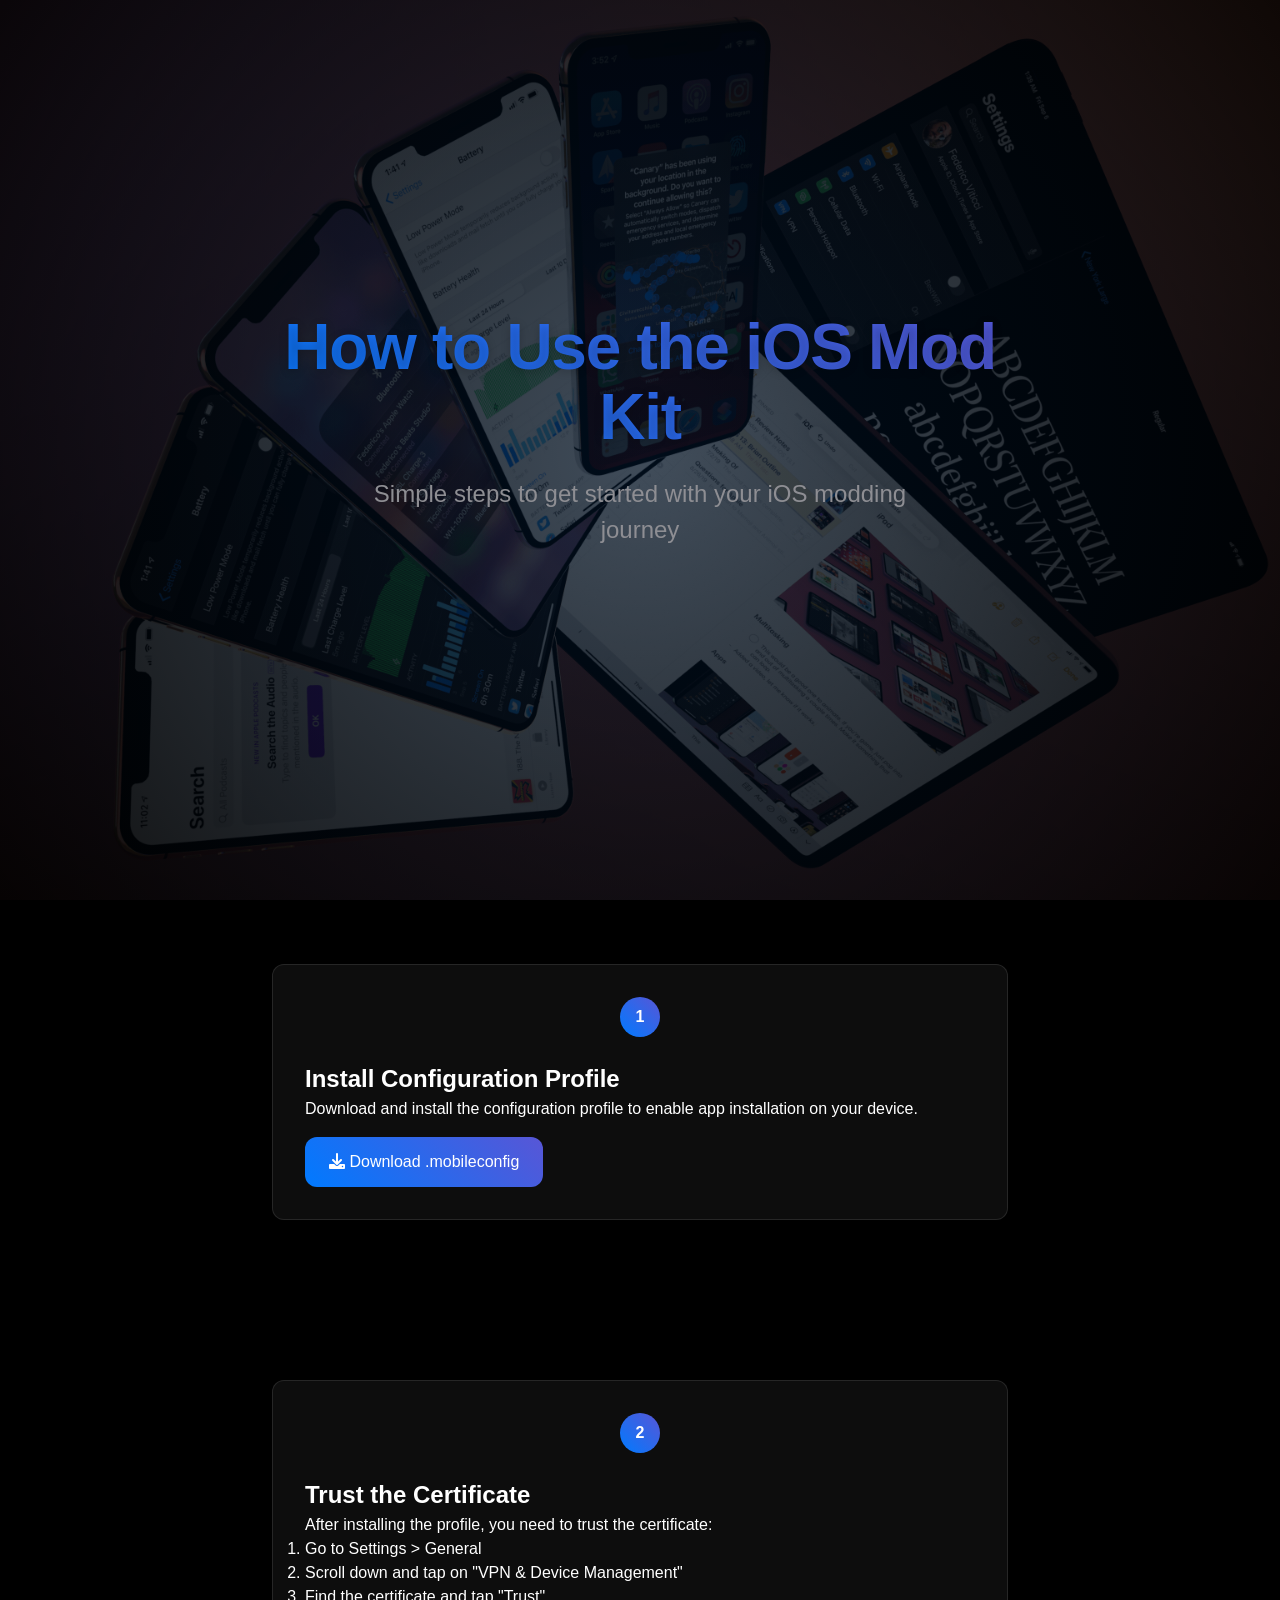
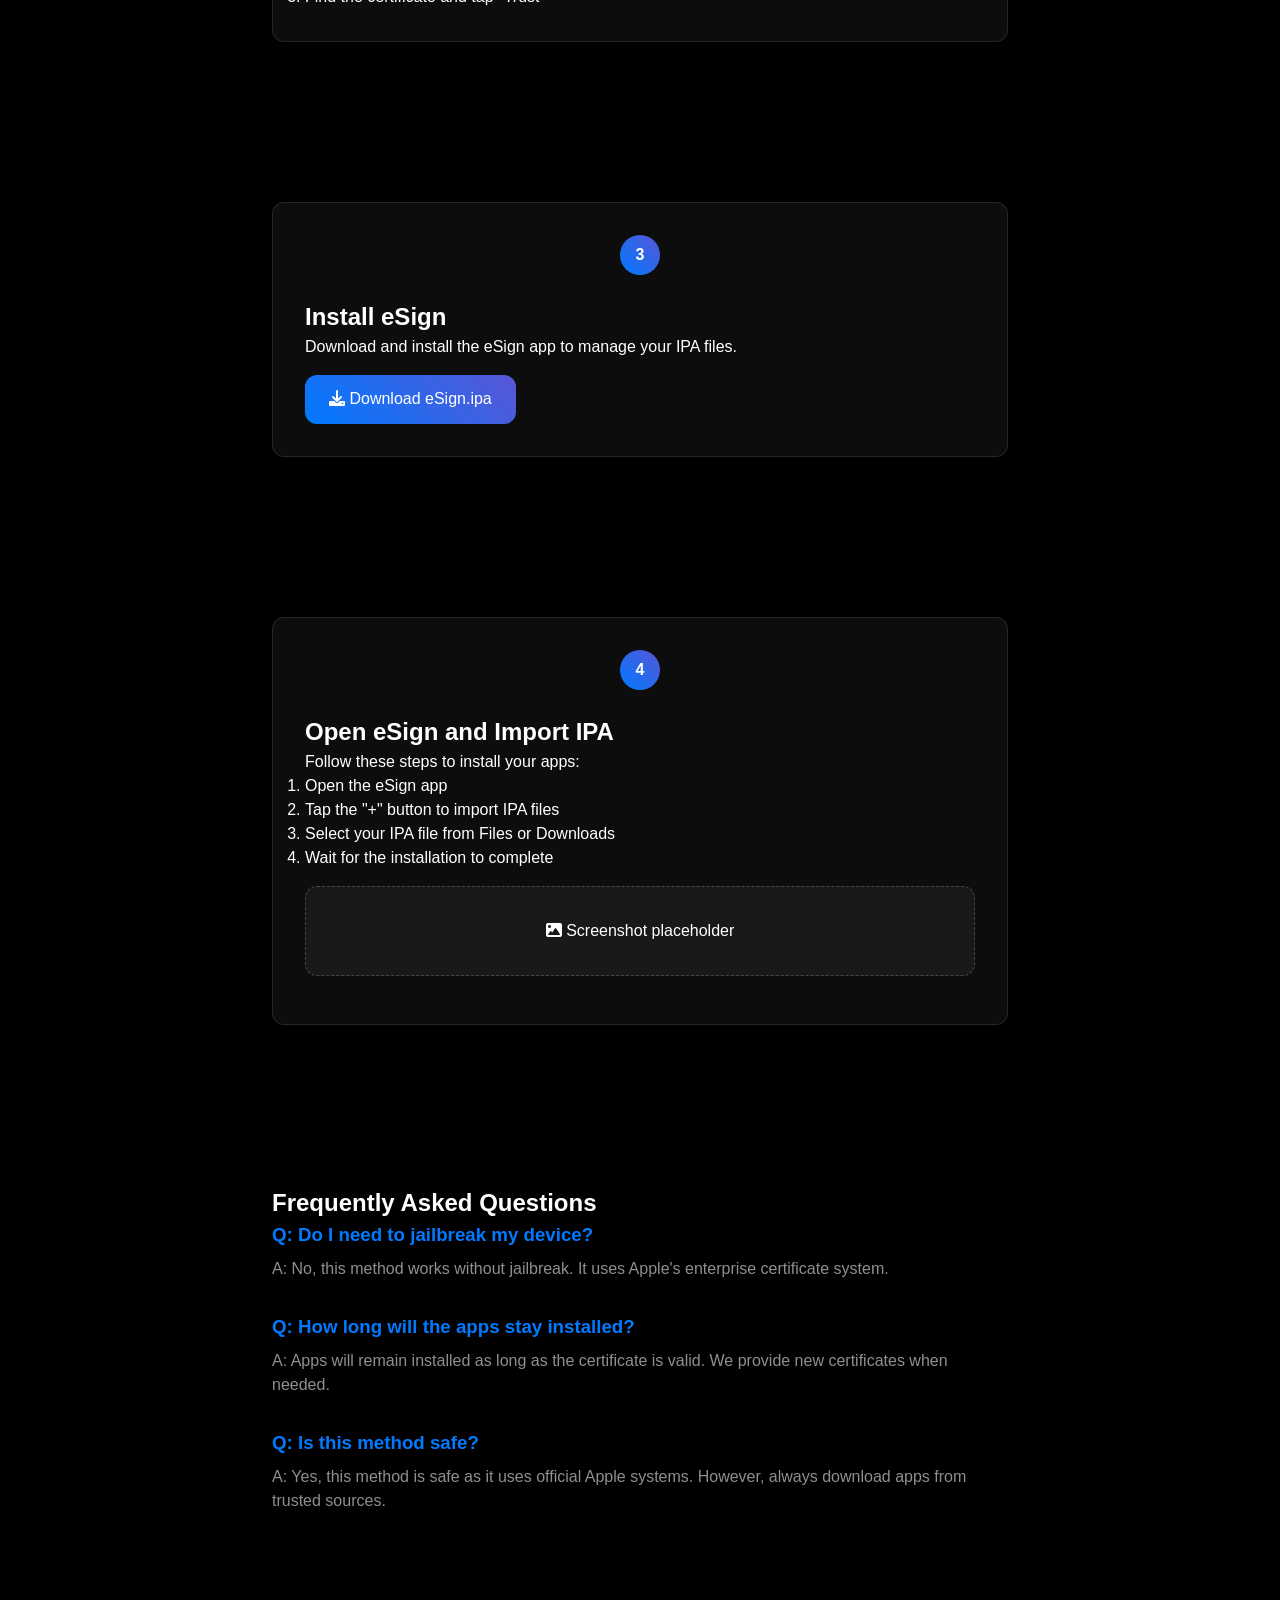
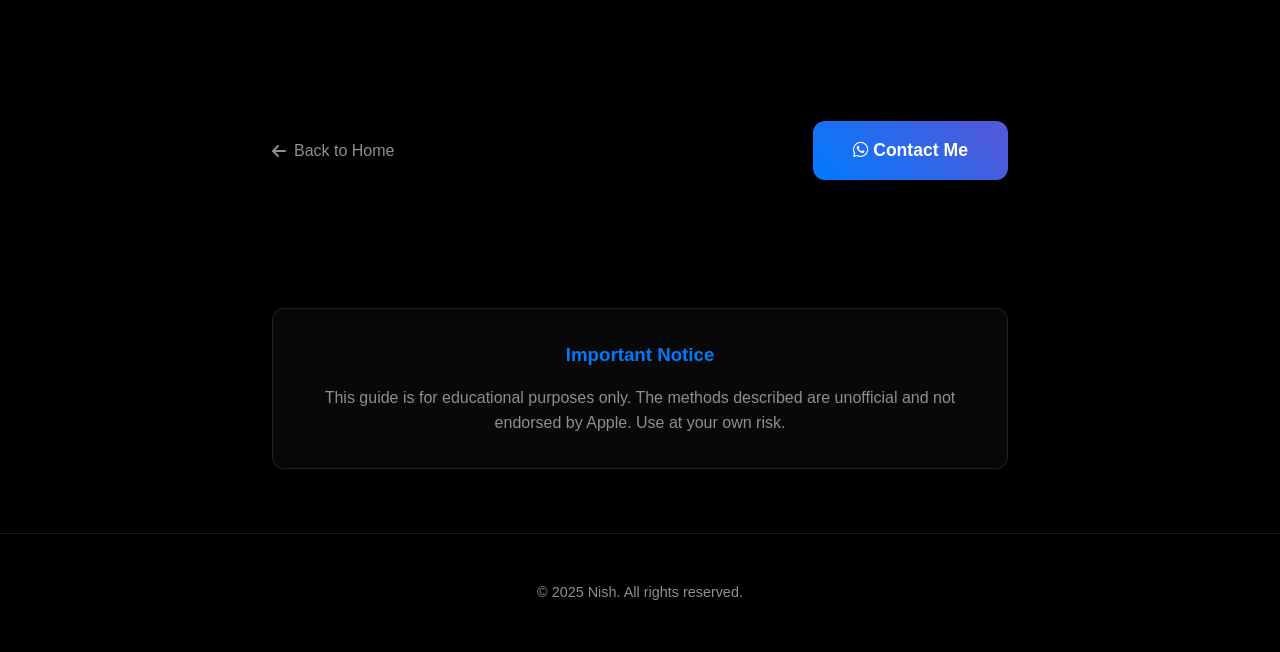
==== guide.html @ 16892f3a "ok" ====
<!DOCTYPE html>
<html lang="en">
<head>
    <meta charset="UTF-8">
    <meta name="viewport" content="width=device-width, initial-scale=1.0">
    <title>How to Use the iOS Mod Kit</title>
    <link rel="stylesheet" href="styles.css">
    <link rel="stylesheet" href="https://cdnjs.cloudflare.com/ajax/libs/font-awesome/6.0.0/css/all.min.css">
    <style>
        /* Guide-specific styles */
        .guide-section {
            padding: 4rem 2rem;
            max-width: 800px;
            margin: 0 auto;
        }

        .step-card {
            background: rgba(255, 255, 255, 0.05);
            border-radius: var(--border-radius);
            padding: 2rem;
            margin-bottom: 2rem;
            border: 1px solid rgba(255, 255, 255, 0.1);
            backdrop-filter: blur(10px);
        }

        .step-number {
            width: 40px;
            height: 40px;
            background: linear-gradient(45deg, var(--primary-color), var(--secondary-color));
            border-radius: 50%;
            display: flex;
            align-items: center;
            justify-content: center;
            margin-bottom: 1.5rem;
            font-weight: 600;
        }

        .download-button {
            display: inline-block;
            padding: 0.8rem 1.5rem;
            background: linear-gradient(45deg, var(--primary-color), var(--secondary-color));
            color: white;
            text-decoration: none;
            border-radius: var(--border-radius);
            margin-top: 1rem;
            transition: var(--transition);
        }

        .download-button:hover {
            transform: translateY(-2px);
        }

        .faq-item {
            margin-bottom: 2rem;
        }

        .faq-question {
            color: var(--primary-color);
            margin-bottom: 0.5rem;
            font-weight: 600;
        }

        .faq-answer {
            color: var(--text-secondary);
        }

        .screenshot-placeholder {
            background: rgba(255, 255, 255, 0.05);
            border-radius: var(--border-radius);
            padding: 2rem;
            text-align: center;
            margin: 1rem 0;
            border: 1px dashed rgba(255, 255, 255, 0.2);
        }

        .navigation-buttons {
            display: flex;
            justify-content: space-between;
            margin-top: 3rem;
        }

        .back-button {
            color: var(--text-secondary);
            text-decoration: none;
            display: flex;
            align-items: center;
            gap: 0.5rem;
        }

        .back-button:hover {
            color: var(--primary-color);
        }
    </style>
</head>
<body>
    <!-- Hero Section -->
    <header class="hero">
        <div class="hero-content">
            <h1>How to Use the iOS Mod Kit</h1>
            <p class="subtitle">Simple steps to get started with your iOS modding journey</p>
        </div>
    </header>

    <!-- Main Content -->
    <main>
        <!-- Step 1: Install Configuration Profile -->
        <section class="guide-section">
            <div class="step-card">
                <div class="step-number">1</div>
                <h2>Install Configuration Profile</h2>
                <p>Download and install the configuration profile to enable app installation on your device.</p>
                <a href="#" class="download-button">
                    <i class="fas fa-download"></i> Download .mobileconfig
                </a>
            </div>
        </section>

        <!-- Step 2: Trust the Certificate -->
        <section class="guide-section">
            <div class="step-card">
                <div class="step-number">2</div>
                <h2>Trust the Certificate</h2>
                <p>After installing the profile, you need to trust the certificate:</p>
                <ol>
                    <li>Go to Settings > General</li>
                    <li>Scroll down and tap on "VPN & Device Management"</li>
                    <li>Find the certificate and tap "Trust"</li>
                </ol>
            </div>
        </section>

        <!-- Step 3: Install eSign -->
        <section class="guide-section">
            <div class="step-card">
                <div class="step-number">3</div>
                <h2>Install eSign</h2>
                <p>Download and install the eSign app to manage your IPA files.</p>
                <a href="#" class="download-button">
                    <i class="fas fa-download"></i> Download eSign.ipa
                </a>
            </div>
        </section>

        <!-- Step 4: Open eSign and Import IPA -->
        <section class="guide-section">
            <div class="step-card">
                <div class="step-number">4</div>
                <h2>Open eSign and Import IPA</h2>
                <p>Follow these steps to install your apps:</p>
                <ol>
                    <li>Open the eSign app</li>
                    <li>Tap the "+" button to import IPA files</li>
                    <li>Select your IPA file from Files or Downloads</li>
                    <li>Wait for the installation to complete</li>
                </ol>
                <div class="screenshot-placeholder">
                    <i class="fas fa-image"></i> Screenshot placeholder
                </div>
            </div>
        </section>

        <!-- FAQ Section -->
        <section class="guide-section">
            <h2>Frequently Asked Questions</h2>
            <div class="faq-item">
                <h3 class="faq-question">Q: Do I need to jailbreak my device?</h3>
                <p class="faq-answer">A: No, this method works without jailbreak. It uses Apple's enterprise certificate system.</p>
            </div>
            <div class="faq-item">
                <h3 class="faq-question">Q: How long will the apps stay installed?</h3>
                <p class="faq-answer">A: Apps will remain installed as long as the certificate is valid. We provide new certificates when needed.</p>
            </div>
            <div class="faq-item">
                <h3 class="faq-question">Q: Is this method safe?</h3>
                <p class="faq-answer">A: Yes, this method is safe as it uses official Apple systems. However, always download apps from trusted sources.</p>
            </div>
        </section>

        <!-- Navigation Buttons -->
        <section class="guide-section">
            <div class="navigation-buttons">
                <a href="index.html" class="back-button">
                    <i class="fas fa-arrow-left"></i> Back to Home
                </a>
                <a href="https://wa.me/60138343431" class="cta-button">
                    <i class="fab fa-whatsapp"></i> Contact Me
                </a>
            </div>
        </section>

        <!-- Disclaimer -->
        <section class="guide-section">
            <div class="disclaimer-box">
                <h3>Important Notice</h3>
                <p>This guide is for educational purposes only. The methods described are unofficial and not endorsed by Apple. Use at your own risk.</p>
            </div>
        </section>
    </main>

    <footer>
        <div class="footer-content">
            <p class="copyright">© 2025 Nish. All rights reserved.</p>
        </div>
    </footer>

    <script src="script.js"></script>
</body>
</html>
---- styles.css ----
:root {
    --primary-color: #007AFF;
    --secondary-color: #5856D6;
    --background-dark: #000000;
    --text-color: #FFFFFF;
    --text-secondary: #8E8E93;
    --card-bg: rgba(255, 255, 255, 0.05);
    --transition: all 0.3s cubic-bezier(0.4, 0, 0.2, 1);
    --border-radius: 12px;
    --spacing-unit: 1rem;
}

* {
    margin: 0;
    padding: 0;
    box-sizing: border-box;
}

body {
    font-family: -apple-system, BlinkMacSystemFont, 'Inter', 'Segoe UI', Roboto, Helvetica, Arial, sans-serif;
    background-color: var(--background-dark);
    color: var(--text-color);
    line-height: 1.5;
    -webkit-font-smoothing: antialiased;
    -moz-osx-font-smoothing: grayscale;
}

/* Hero Section */
.hero {
    min-height: 100vh;
    background: linear-gradient(rgba(0, 0, 0, 0.7), rgba(0, 0, 0, 0.7)),
                url('assets/hero5.png') center/cover;
    backdrop-filter: blur(10px);
    display: flex;
    align-items: center;
    justify-content: center;
    text-align: center;
    padding: 2rem;
    position: relative;
    overflow: hidden;
}

.hero::before {
    content: '';
    position: absolute;
    top: 0;
    left: 0;
    right: 0;
    bottom: 0;
    background: radial-gradient(circle at center, rgba(0, 122, 255, 0.1) 0%, rgba(0, 0, 0, 0.8) 100%);
    z-index: 1;
}

.hero-content {
    max-width: 800px;
    position: relative;
    z-index: 2;
}

.hero h1 {
    font-size: clamp(2.5rem, 5vw, 4.2rem);
    margin-bottom: 1.5rem;
    font-weight: 700;
    letter-spacing: -0.02em;
    line-height: 1.1;
    background: linear-gradient(45deg, var(--primary-color), var(--secondary-color));
    -webkit-background-clip: text;
    -webkit-text-fill-color: transparent;
    text-shadow: 0 2px 10px rgba(0, 0, 0, 0.2);
}

.subtitle {
    font-size: clamp(1.2rem, 2vw, 1.5rem);
    color: var(--text-secondary);
    margin-bottom: 2.5rem;
    max-width: 600px;
    margin-left: auto;
    margin-right: auto;
}

.hero-buttons {
    display: flex;
    gap: 1rem;
    justify-content: center;
    flex-wrap: wrap;
}

/* Buttons */
.cta-button {
    display: inline-block;
    padding: 1rem 2.5rem;
    background: linear-gradient(45deg, var(--primary-color), var(--secondary-color));
    color: white;
    text-decoration: none;
    border-radius: var(--border-radius);
    font-weight: 600;
    font-size: 1.1rem;
    transition: var(--transition);
    border: none;
    cursor: pointer;
    position: relative;
    overflow: hidden;
}

.cta-button.secondary {
    background: rgba(255, 255, 255, 0.1);
    border: 1px solid rgba(255, 255, 255, 0.2);
}

.cta-button::before {
    content: '';
    position: absolute;
    top: 0;
    left: 0;
    width: 100%;
    height: 100%;
    background: linear-gradient(45deg, var(--secondary-color), var(--primary-color));
    opacity: 0;
    transition: var(--transition);
}

.cta-button:hover::before {
    opacity: 1;
}

.cta-button.secondary:hover {
    background: rgba(255, 255, 255, 0.15);
    border-color: rgba(255, 255, 255, 0.3);
}

.cta-button span {
    position: relative;
    z-index: 1;
}

/* Features Section */
.features {
    padding: 6rem 2rem;
    background-color: var(--background-dark);
}

.features h2 {
    text-align: center;
    margin-bottom: 4rem;
    font-size: clamp(2rem, 4vw, 2.5rem);
    font-weight: 700;
}

.features-grid {
    display: grid;
    grid-template-columns: repeat(auto-fit, minmax(280px, 1fr));
    gap: 2rem;
    max-width: 1200px;
    margin: 0 auto;
}

.feature-card {
    background-color: var(--card-bg);
    padding: 2.5rem 2rem;
    border-radius: var(--border-radius);
    text-align: center;
    transition: var(--transition);
    backdrop-filter: blur(10px);
    border: 1px solid rgba(255, 255, 255, 0.1);
}

.feature-card:hover {
    transform: translateY(-5px);
    background-color: rgba(255, 255, 255, 0.08);
}

.feature-card i {
    font-size: 2.5rem;
    color: var(--primary-color);
    margin-bottom: 1.5rem;
}

.feature-card h3 {
    font-size: 1.25rem;
    margin-bottom: 1rem;
    font-weight: 600;
}

.feature-card p {
    color: var(--text-secondary);
    font-size: 1rem;
}

/* Steps Section */
.steps {
    padding: 5rem 2rem;
    background-color: var(--card-bg);
}

.steps h2 {
    text-align: center;
    margin-bottom: 3rem;
    font-size: 2.5rem;
}

.steps-container {
    display: grid;
    grid-template-columns: repeat(auto-fit, minmax(250px, 1fr));
    gap: 2rem;
    max-width: 1200px;
    margin: 0 auto;
}

.step {
    text-align: center;
    position: relative;
}

.step-number {
    width: 40px;
    height: 40px;
    background: linear-gradient(45deg, var(--primary-color), var(--secondary-color));
    border-radius: 50%;
    display: flex;
    align-items: center;
    justify-content: center;
    margin: 0 auto 1rem;
    font-weight: bold;
}

.step i {
    font-size: 2rem;
    color: var(--primary-color);
    margin-bottom: 1rem;
}

/* Pricing Section */
.pricing {
    padding: 6rem 2rem;
    background-color: var(--background-dark);
}

.pricing h2 {
    text-align: center;
    margin-bottom: 4rem;
    font-size: clamp(2rem, 4vw, 2.5rem);
    font-weight: 700;
}

.price-card {
    background-color: var(--card-bg);
    padding: 3rem;
    border-radius: var(--border-radius);
    text-align: center;
    max-width: 500px;
    margin: 0 auto;
    transition: var(--transition);
    backdrop-filter: blur(10px);
    border: 1px solid rgba(255, 255, 255, 0.1);
}

.price-card:hover {
    transform: scale(1.02);
    background-color: rgba(255, 255, 255, 0.08);
}

.price {
    font-size: clamp(3rem, 6vw, 4rem);
    font-weight: 700;
    color: var(--primary-color);
    margin-bottom: 1rem;
}

.price-subtitle {
    font-size: 1.2rem;
    color: var(--text-secondary);
    margin-bottom: 1rem;
}

.price-note {
    font-size: 0.9rem;
    color: var(--text-secondary);
    margin-bottom: 2rem;
}

/* Disclaimer Section */
.disclaimer {
    padding: 4rem 2rem;
    background-color: var(--background-dark);
}

.disclaimer-box {
    max-width: 800px;
    margin: 0 auto;
    padding: 2rem;
    background-color: rgba(255, 255, 255, 0.03);
    border-radius: var(--border-radius);
    text-align: center;
    border: 1px solid rgba(255, 255, 255, 0.1);
}

.disclaimer-box h3 {
    margin-bottom: 1rem;
    color: var(--primary-color);
    font-weight: 600;
}

.disclaimer-box p {
    color: var(--text-secondary);
    line-height: 1.6;
}

/* Footer */
footer {
    background-color: var(--background-dark);
    padding: 3rem 2rem;
    text-align: center;
    border-top: 1px solid rgba(255, 255, 255, 0.1);
}

.footer-content {
    max-width: 1200px;
    margin: 0 auto;
}

.social-links {
    margin-bottom: 2rem;
}

.social-links a {
    color: var(--text-color);
    font-size: 1.5rem;
    margin: 0 1rem;
    transition: var(--transition);
    display: inline-block;
}

.social-links a:hover {
    color: var(--primary-color);
    transform: translateY(-3px);
}

.copyright {
    color: var(--text-secondary);
    font-size: 0.9rem;
}

/* Responsive Design */
@media (max-width: 768px) {
    .hero h1 {
        font-size: 2.5rem;
    }

    .subtitle {
        font-size: 1.2rem;
    }

    .features-grid {
        grid-template-columns: 1fr;
    }

    .price-card {
        padding: 2rem;
    }

    .price {
        font-size: 3rem;
    }

    .hero-buttons {
        flex-direction: column;
    }

    .hero-buttons .cta-button {
        width: 100%;
    }
}

@media (max-width: 900px) {
    .hero {
        background-attachment: scroll;
    }
}

/* Animations */
@keyframes fadeIn {
    from {
        opacity: 0;
        transform: translateY(20px);
    }
    to {
        opacity: 1;
        transform: translateY(0);
    }
}

.feature-card,
.step,
.price-card,
.disclaimer-box {
    animation: fadeIn 0.6s ease-out forwards;
}

section {
    opacity: 0;
    transform: translateY(20px);
    transition: opacity 0.6s ease-out, transform 0.6s ease-out;
}

section.visible {
    opacity: 1;
    transform: translateY(0);
}
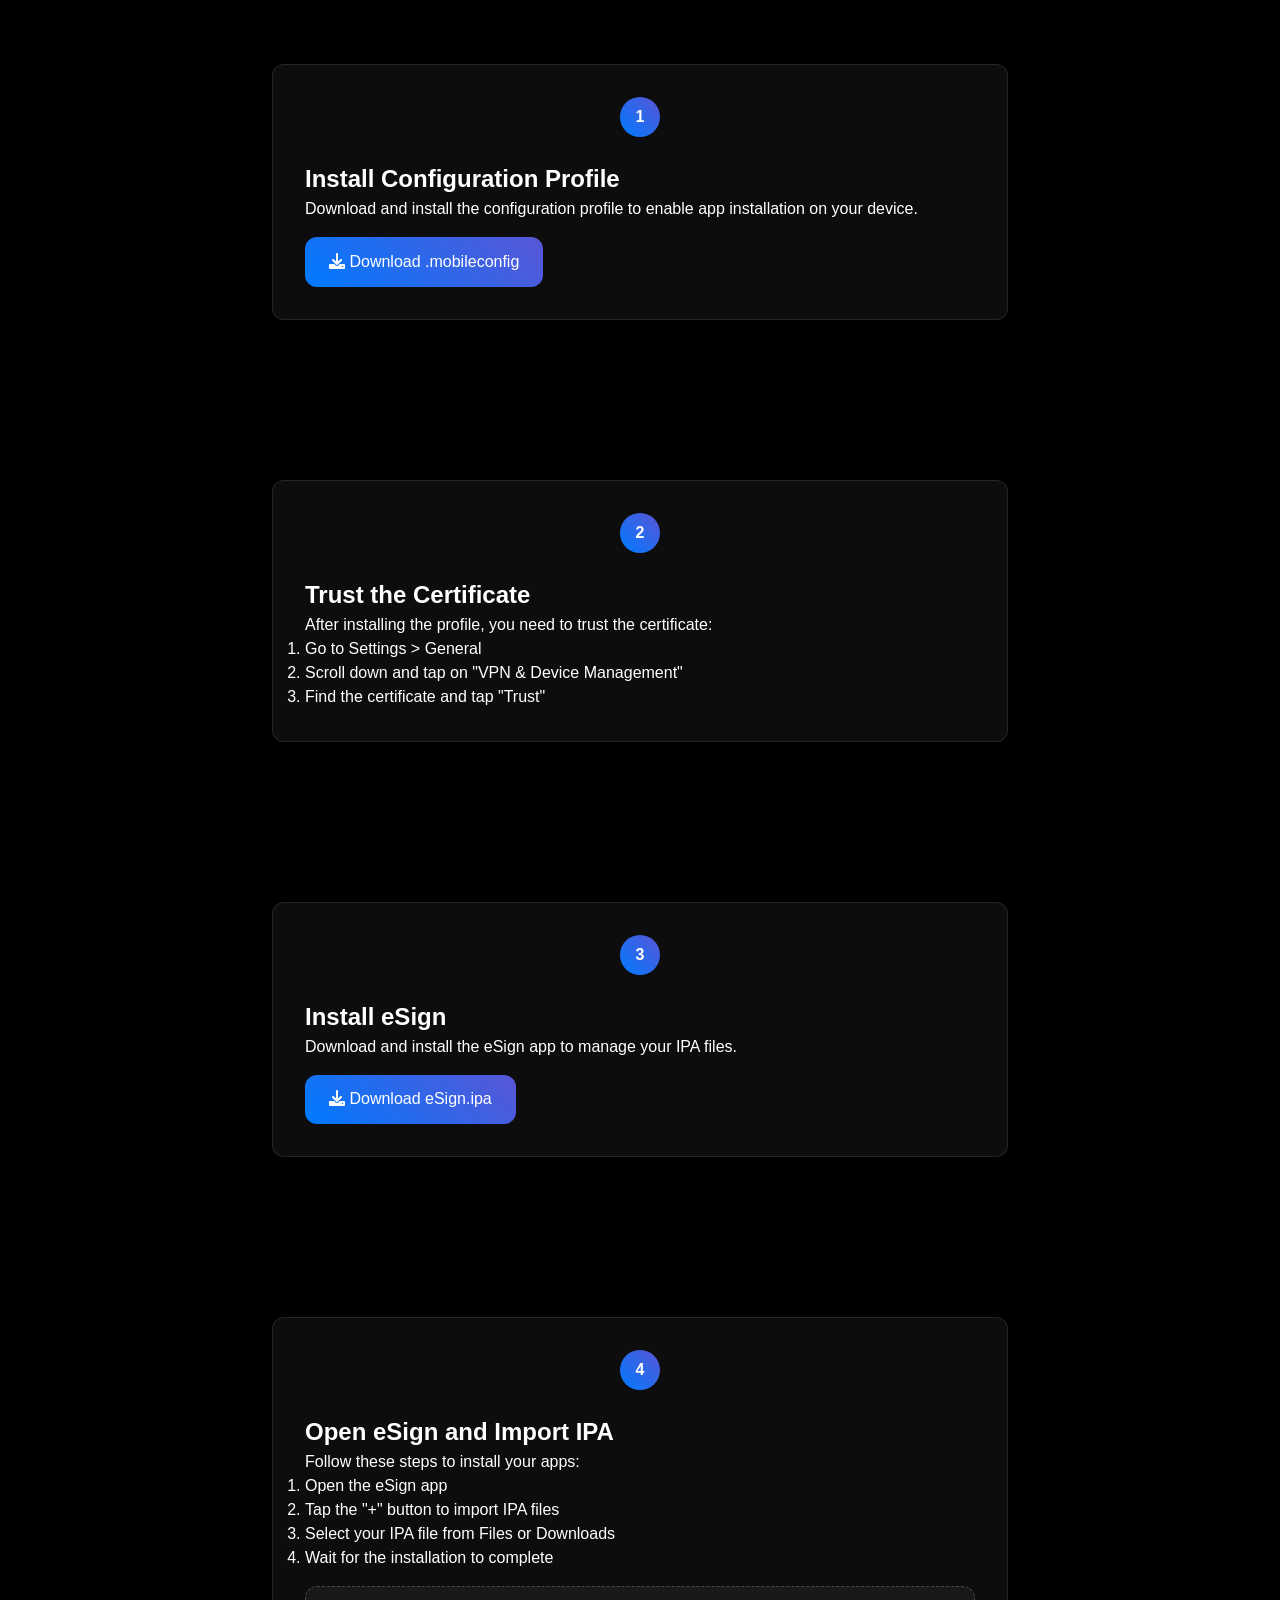
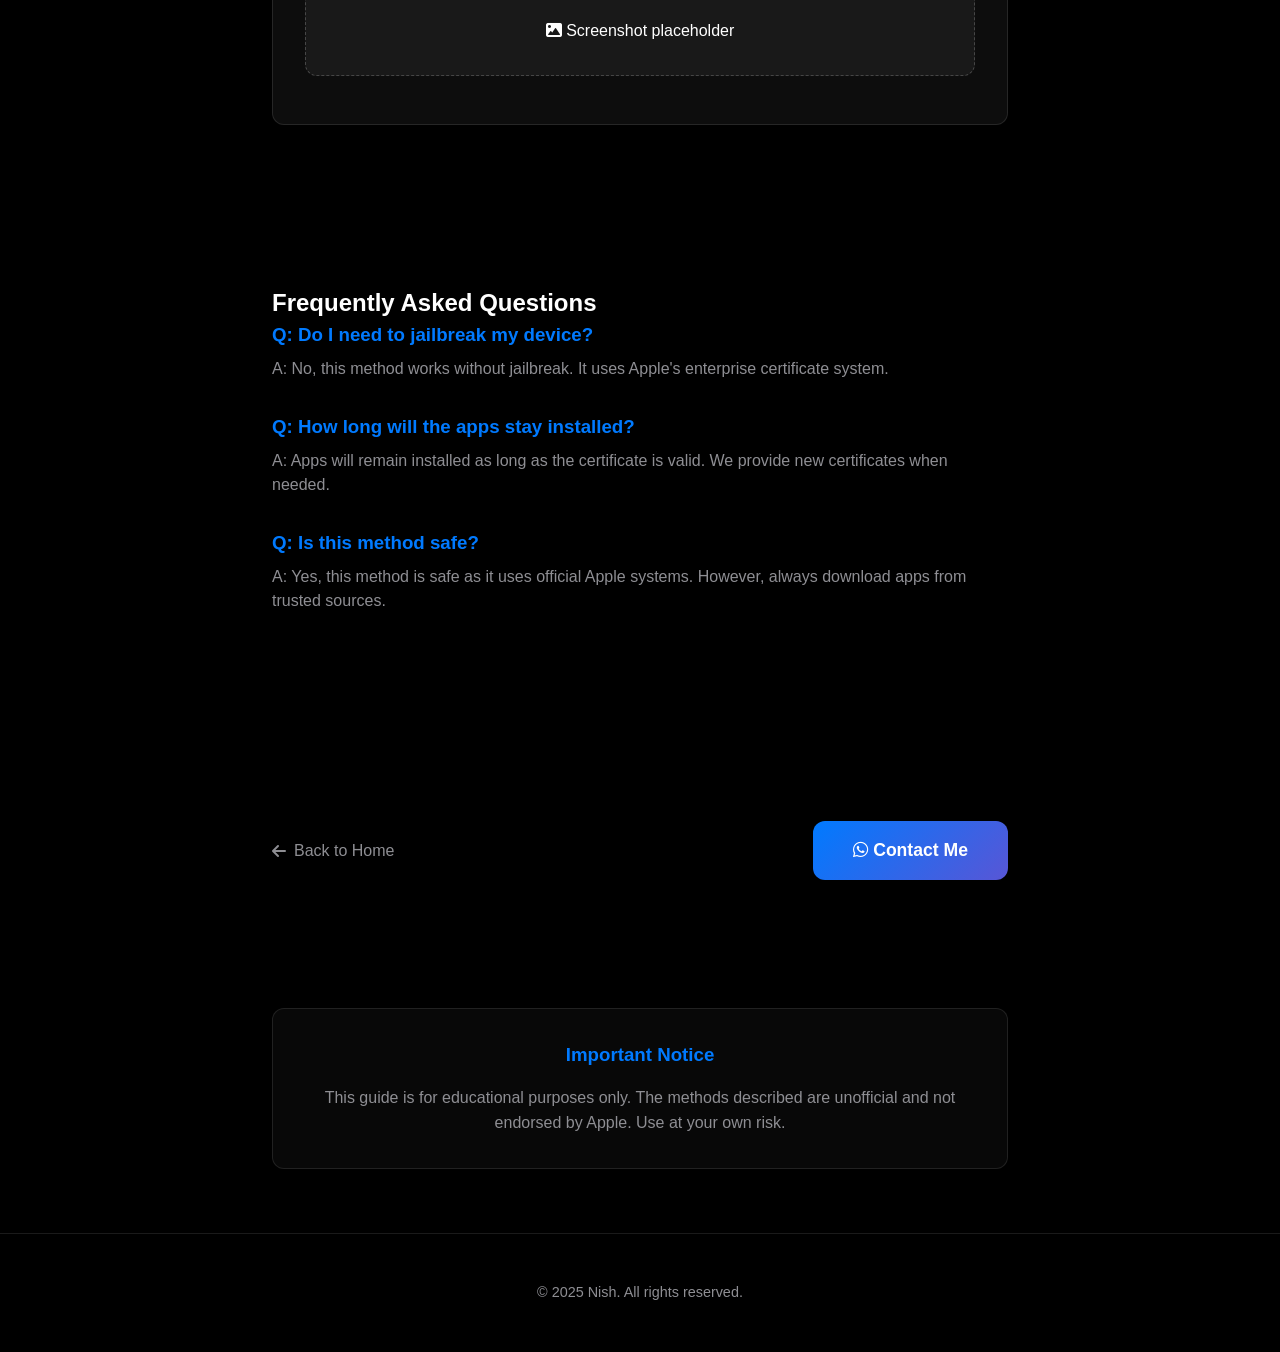
==== commit 15631af2: "ok" ====
--- a/guide.html
+++ b/guide.html
@@ -93,14 +93,6 @@
     </style>
 </head>
 <body>
-    <!-- Hero Section -->
-    <header class="hero">
-        <div class="hero-content">
-            <h1>How to Use the iOS Mod Kit</h1>
-            <p class="subtitle">Simple steps to get started with your iOS modding journey</p>
-        </div>
-    </header>
-
     <!-- Main Content -->
     <main>
         <!-- Step 1: Install Configuration Profile -->
--- a/styles.css
+++ b/styles.css
@@ -1,408 +1,514 @@
-:root {
-    --primary-color: #007AFF;
-    --secondary-color: #5856D6;
-    --background-dark: #000000;
-    --text-color: #FFFFFF;
-    --text-secondary: #8E8E93;
-    --card-bg: rgba(255, 255, 255, 0.05);
-    --transition: all 0.3s cubic-bezier(0.4, 0, 0.2, 1);
-    --border-radius: 12px;
-    --spacing-unit: 1rem;
-}
-
-* {
-    margin: 0;
-    padding: 0;
-    box-sizing: border-box;
-}
-
-body {
-    font-family: -apple-system, BlinkMacSystemFont, 'Inter', 'Segoe UI', Roboto, Helvetica, Arial, sans-serif;
-    background-color: var(--background-dark);
-    color: var(--text-color);
-    line-height: 1.5;
-    -webkit-font-smoothing: antialiased;
-    -moz-osx-font-smoothing: grayscale;
-}
-
-/* Hero Section */
-.hero {
-    min-height: 100vh;
-    background: linear-gradient(rgba(0, 0, 0, 0.7), rgba(0, 0, 0, 0.7)),
-                url('assets/hero5.png') center/cover;
-    backdrop-filter: blur(10px);
-    display: flex;
-    align-items: center;
-    justify-content: center;
-    text-align: center;
-    padding: 2rem;
-    position: relative;
-    overflow: hidden;
-}
-
-.hero::before {
-    content: '';
-    position: absolute;
-    top: 0;
-    left: 0;
-    right: 0;
-    bottom: 0;
-    background: radial-gradient(circle at center, rgba(0, 122, 255, 0.1) 0%, rgba(0, 0, 0, 0.8) 100%);
-    z-index: 1;
-}
-
-.hero-content {
-    max-width: 800px;
-    position: relative;
-    z-index: 2;
-}
-
-.hero h1 {
-    font-size: clamp(2.5rem, 5vw, 4.2rem);
-    margin-bottom: 1.5rem;
-    font-weight: 700;
-    letter-spacing: -0.02em;
-    line-height: 1.1;
-    background: linear-gradient(45deg, var(--primary-color), var(--secondary-color));
-    -webkit-background-clip: text;
-    -webkit-text-fill-color: transparent;
-    text-shadow: 0 2px 10px rgba(0, 0, 0, 0.2);
-}
-
-.subtitle {
-    font-size: clamp(1.2rem, 2vw, 1.5rem);
-    color: var(--text-secondary);
-    margin-bottom: 2.5rem;
-    max-width: 600px;
-    margin-left: auto;
-    margin-right: auto;
-}
-
-.hero-buttons {
-    display: flex;
-    gap: 1rem;
-    justify-content: center;
-    flex-wrap: wrap;
-}
-
-/* Buttons */
-.cta-button {
-    display: inline-block;
-    padding: 1rem 2.5rem;
-    background: linear-gradient(45deg, var(--primary-color), var(--secondary-color));
-    color: white;
-    text-decoration: none;
-    border-radius: var(--border-radius);
-    font-weight: 600;
-    font-size: 1.1rem;
-    transition: var(--transition);
-    border: none;
-    cursor: pointer;
-    position: relative;
-    overflow: hidden;
-}
-
-.cta-button.secondary {
-    background: rgba(255, 255, 255, 0.1);
-    border: 1px solid rgba(255, 255, 255, 0.2);
-}
-
-.cta-button::before {
-    content: '';
-    position: absolute;
-    top: 0;
-    left: 0;
-    width: 100%;
-    height: 100%;
-    background: linear-gradient(45deg, var(--secondary-color), var(--primary-color));
-    opacity: 0;
-    transition: var(--transition);
-}
-
-.cta-button:hover::before {
-    opacity: 1;
-}
-
-.cta-button.secondary:hover {
-    background: rgba(255, 255, 255, 0.15);
-    border-color: rgba(255, 255, 255, 0.3);
-}
-
-.cta-button span {
-    position: relative;
-    z-index: 1;
-}
-
-/* Features Section */
-.features {
-    padding: 6rem 2rem;
-    background-color: var(--background-dark);
-}
-
-.features h2 {
-    text-align: center;
-    margin-bottom: 4rem;
-    font-size: clamp(2rem, 4vw, 2.5rem);
-    font-weight: 700;
-}
-
-.features-grid {
-    display: grid;
-    grid-template-columns: repeat(auto-fit, minmax(280px, 1fr));
-    gap: 2rem;
-    max-width: 1200px;
-    margin: 0 auto;
-}
-
-.feature-card {
-    background-color: var(--card-bg);
-    padding: 2.5rem 2rem;
-    border-radius: var(--border-radius);
-    text-align: center;
-    transition: var(--transition);
-    backdrop-filter: blur(10px);
-    border: 1px solid rgba(255, 255, 255, 0.1);
-}
-
-.feature-card:hover {
-    transform: translateY(-5px);
-    background-color: rgba(255, 255, 255, 0.08);
-}
-
-.feature-card i {
-    font-size: 2.5rem;
-    color: var(--primary-color);
-    margin-bottom: 1.5rem;
-}
-
-.feature-card h3 {
-    font-size: 1.25rem;
-    margin-bottom: 1rem;
-    font-weight: 600;
-}
-
-.feature-card p {
-    color: var(--text-secondary);
-    font-size: 1rem;
-}
-
-/* Steps Section */
-.steps {
-    padding: 5rem 2rem;
-    background-color: var(--card-bg);
-}
-
-.steps h2 {
-    text-align: center;
-    margin-bottom: 3rem;
-    font-size: 2.5rem;
-}
-
-.steps-container {
-    display: grid;
-    grid-template-columns: repeat(auto-fit, minmax(250px, 1fr));
-    gap: 2rem;
-    max-width: 1200px;
-    margin: 0 auto;
-}
-
-.step {
-    text-align: center;
-    position: relative;
-}
-
-.step-number {
-    width: 40px;
-    height: 40px;
-    background: linear-gradient(45deg, var(--primary-color), var(--secondary-color));
-    border-radius: 50%;
-    display: flex;
-    align-items: center;
-    justify-content: center;
-    margin: 0 auto 1rem;
-    font-weight: bold;
-}
-
-.step i {
-    font-size: 2rem;
-    color: var(--primary-color);
-    margin-bottom: 1rem;
-}
-
-/* Pricing Section */
-.pricing {
-    padding: 6rem 2rem;
-    background-color: var(--background-dark);
-}
-
-.pricing h2 {
-    text-align: center;
-    margin-bottom: 4rem;
-    font-size: clamp(2rem, 4vw, 2.5rem);
-    font-weight: 700;
-}
-
-.price-card {
-    background-color: var(--card-bg);
-    padding: 3rem;
-    border-radius: var(--border-radius);
-    text-align: center;
-    max-width: 500px;
-    margin: 0 auto;
-    transition: var(--transition);
-    backdrop-filter: blur(10px);
-    border: 1px solid rgba(255, 255, 255, 0.1);
-}
-
-.price-card:hover {
-    transform: scale(1.02);
-    background-color: rgba(255, 255, 255, 0.08);
-}
-
-.price {
-    font-size: clamp(3rem, 6vw, 4rem);
-    font-weight: 700;
-    color: var(--primary-color);
-    margin-bottom: 1rem;
-}
-
-.price-subtitle {
-    font-size: 1.2rem;
-    color: var(--text-secondary);
-    margin-bottom: 1rem;
-}
-
-.price-note {
-    font-size: 0.9rem;
-    color: var(--text-secondary);
-    margin-bottom: 2rem;
-}
-
-/* Disclaimer Section */
-.disclaimer {
-    padding: 4rem 2rem;
-    background-color: var(--background-dark);
-}
-
-.disclaimer-box {
-    max-width: 800px;
-    margin: 0 auto;
-    padding: 2rem;
-    background-color: rgba(255, 255, 255, 0.03);
-    border-radius: var(--border-radius);
-    text-align: center;
-    border: 1px solid rgba(255, 255, 255, 0.1);
-}
-
-.disclaimer-box h3 {
-    margin-bottom: 1rem;
-    color: var(--primary-color);
-    font-weight: 600;
-}
-
-.disclaimer-box p {
-    color: var(--text-secondary);
-    line-height: 1.6;
-}
-
-/* Footer */
-footer {
-    background-color: var(--background-dark);
-    padding: 3rem 2rem;
-    text-align: center;
-    border-top: 1px solid rgba(255, 255, 255, 0.1);
-}
-
-.footer-content {
-    max-width: 1200px;
-    margin: 0 auto;
-}
-
-.social-links {
-    margin-bottom: 2rem;
-}
-
-.social-links a {
-    color: var(--text-color);
-    font-size: 1.5rem;
-    margin: 0 1rem;
-    transition: var(--transition);
-    display: inline-block;
-}
-
-.social-links a:hover {
-    color: var(--primary-color);
-    transform: translateY(-3px);
-}
-
-.copyright {
-    color: var(--text-secondary);
-    font-size: 0.9rem;
-}
-
-/* Responsive Design */
-@media (max-width: 768px) {
-    .hero h1 {
-        font-size: 2.5rem;
-    }
-
-    .subtitle {
-        font-size: 1.2rem;
-    }
-
-    .features-grid {
-        grid-template-columns: 1fr;
-    }
-
-    .price-card {
-        padding: 2rem;
-    }
-
-    .price {
-        font-size: 3rem;
-    }
-
-    .hero-buttons {
-        flex-direction: column;
-    }
-
-    .hero-buttons .cta-button {
-        width: 100%;
-    }
-}
-
-@media (max-width: 900px) {
-    .hero {
-        background-attachment: scroll;
-    }
-}
-
-/* Animations */
-@keyframes fadeIn {
-    from {
-        opacity: 0;
-        transform: translateY(20px);
-    }
-    to {
-        opacity: 1;
-        transform: translateY(0);
-    }
-}
-
-.feature-card,
-.step,
-.price-card,
-.disclaimer-box {
-    animation: fadeIn 0.6s ease-out forwards;
-}
-
-section {
-    opacity: 0;
-    transform: translateY(20px);
-    transition: opacity 0.6s ease-out, transform 0.6s ease-out;
-}
-
-section.visible {
-    opacity: 1;
-    transform: translateY(0);
+:root {
+    --primary-color: #007AFF;
+    --secondary-color: #5856D6;
+    --background-dark: #000000;
+    --text-color: #FFFFFF;
+    --text-secondary: #8E8E93;
+    --card-bg: rgba(255, 255, 255, 0.05);
+    --transition: all 0.3s cubic-bezier(0.4, 0, 0.2, 1);
+    --border-radius: 12px;
+    --spacing-unit: 1rem;
+    --shadow-sm: 0 2px 8px rgba(0, 0, 0, 0.1);
+    --shadow-md: 0 4px 12px rgba(0, 0, 0, 0.15);
+    --shadow-lg: 0 8px 24px rgba(0, 0, 0, 0.2);
+}
+
+* {
+    margin: 0;
+    padding: 0;
+    box-sizing: border-box;
+}
+
+body {
+    font-family: 'SF Pro Display', -apple-system, BlinkMacSystemFont, 'Inter', 'Helvetica Neue', sans-serif;
+    background-color: var(--background-dark);
+    color: var(--text-color);
+    line-height: 1.5;
+    -webkit-font-smoothing: antialiased;
+    -moz-osx-font-smoothing: grayscale;
+    scroll-behavior: smooth;
+}
+
+/* Navigation */
+.navbar {
+    position: fixed;
+    top: 0;
+    left: 0;
+    right: 0;
+    background: rgba(0, 0, 0, 0.4);
+    backdrop-filter: blur(20px);
+    padding: 1rem 2rem;
+    z-index: 1000;
+    transition: var(--transition);
+}
+
+.navbar.scrolled {
+    background: rgba(0, 0, 0, 0.6);
+    box-shadow: var(--shadow-md);
+}
+
+.nav-content {
+    max-width: 1200px;
+    margin: 0 auto;
+    display: flex;
+    justify-content: space-between;
+    align-items: center;
+}
+
+.nav-links {
+    display: flex;
+    gap: 2rem;
+}
+
+.nav-links a {
+    color: var(--text-color);
+    text-decoration: none;
+    font-weight: 500;
+    transition: var(--transition);
+    opacity: 0.8;
+}
+
+.nav-links a:hover {
+    opacity: 1;
+    color: var(--primary-color);
+}
+
+.logo {
+    display: flex;
+    align-items: center;
+    text-decoration: none;
+    opacity: 0.9;
+    transition: var(--transition);
+}
+
+.logo img {
+    height: 32px;
+    display: block;
+}
+
+.logo:hover {
+    opacity: 1;
+}
+
+/* Hero Section */
+.hero {
+    min-height: 100vh;
+    position: relative;
+    overflow: hidden;
+    display: flex;
+    align-items: center;
+    justify-content: center;
+    text-align: center;
+    padding: 2rem;
+    padding-top: 6rem; /* Account for fixed navbar */
+}
+
+.hero::before {
+    content: '';
+    position: absolute;
+    top: 0;
+    left: 0;
+    right: 0;
+    bottom: 0;
+    background: linear-gradient(rgba(0, 0, 0, 0.7), rgba(0, 0, 0, 0.7)),
+                url('assets/hero5.png') center/cover;
+    background-attachment: fixed;
+    background-size: cover;
+    z-index: -2;
+    transform: translateZ(0);
+    will-change: transform;
+}
+
+.hero::after {
+    content: '';
+    position: absolute;
+    top: 0;
+    left: 0;
+    right: 0;
+    bottom: 0;
+    background: radial-gradient(circle at center, rgba(0, 122, 255, 0.1) 0%, rgba(0, 0, 0, 0.8) 100%);
+    z-index: -1;
+}
+
+.hero-content {
+    max-width: 800px;
+    position: relative;
+    z-index: 2;
+    transform: translateZ(0);
+    will-change: transform;
+}
+
+.hero h1 {
+    font-size: clamp(2.5rem, 5vw, 4.2rem);
+    margin-bottom: 1.5rem;
+    font-weight: 700;
+    letter-spacing: -0.02em;
+    line-height: 1.1;
+    background: linear-gradient(45deg, var(--primary-color), var(--secondary-color));
+    -webkit-background-clip: text;
+    -webkit-text-fill-color: transparent;
+    text-shadow: 0 2px 10px rgba(0, 0, 0, 0.2);
+}
+
+.subtitle {
+    font-size: clamp(1.2rem, 2vw, 1.5rem);
+    color: var(--text-secondary);
+    margin-bottom: 2.5rem;
+    max-width: 600px;
+    margin-left: auto;
+    margin-right: auto;
+}
+
+.hero-buttons {
+    display: flex;
+    gap: 1rem;
+    justify-content: center;
+    flex-wrap: wrap;
+}
+
+/* Buttons */
+.cta-button {
+    display: inline-block;
+    padding: 1rem 2.5rem;
+    background: linear-gradient(135deg, var(--primary-color), var(--secondary-color));
+    color: white;
+    text-decoration: none;
+    border-radius: var(--border-radius);
+    font-weight: 600;
+    font-size: 1.1rem;
+    transition: var(--transition);
+    border: none;
+    cursor: pointer;
+    position: relative;
+    overflow: hidden;
+    box-shadow: var(--shadow-sm);
+}
+
+.cta-button:hover {
+    transform: translateY(-2px);
+    box-shadow: var(--shadow-md);
+}
+
+.cta-button.secondary {
+    background: rgba(255, 255, 255, 0.1);
+    border: 1px solid rgba(255, 255, 255, 0.2);
+    backdrop-filter: blur(10px);
+}
+
+.cta-button.secondary:hover {
+    background: rgba(255, 255, 255, 0.15);
+    border-color: rgba(255, 255, 255, 0.3);
+}
+
+.cta-button span {
+    position: relative;
+    z-index: 1;
+}
+
+/* Features Section */
+.features {
+    padding: 6rem 2rem;
+    background-color: var(--background-dark);
+}
+
+.features h2 {
+    text-align: center;
+    margin-bottom: 4rem;
+    font-size: clamp(2rem, 4vw, 2.5rem);
+    font-weight: 700;
+}
+
+.features-grid {
+    display: grid;
+    grid-template-columns: repeat(auto-fit, minmax(280px, 1fr));
+    gap: 2rem;
+    max-width: 1200px;
+    margin: 0 auto;
+}
+
+.feature-card {
+    background-color: var(--card-bg);
+    padding: 2.5rem 2rem;
+    border-radius: var(--border-radius);
+    text-align: center;
+    transition: var(--transition);
+    backdrop-filter: blur(10px);
+    border: 1px solid rgba(255, 255, 255, 0.1);
+    box-shadow: var(--shadow-sm);
+}
+
+.feature-card:hover {
+    transform: translateY(-5px);
+    background-color: rgba(255, 255, 255, 0.08);
+    box-shadow: var(--shadow-md);
+}
+
+.feature-card i {
+    font-size: 2.5rem;
+    color: var(--primary-color);
+    margin-bottom: 1.5rem;
+}
+
+.feature-card h3 {
+    font-size: 1.25rem;
+    margin-bottom: 1rem;
+    font-weight: 600;
+}
+
+.feature-card p {
+    color: var(--text-secondary);
+    font-size: 1rem;
+}
+
+/* Steps Section */
+.steps {
+    padding: 5rem 2rem;
+    background-color: var(--card-bg);
+}
+
+.steps h2 {
+    text-align: center;
+    margin-bottom: 3rem;
+    font-size: 2.5rem;
+}
+
+.steps-container {
+    display: grid;
+    grid-template-columns: repeat(auto-fit, minmax(250px, 1fr));
+    gap: 2rem;
+    max-width: 1200px;
+    margin: 0 auto;
+}
+
+.step {
+    text-align: center;
+    position: relative;
+}
+
+.step-number {
+    width: 40px;
+    height: 40px;
+    background: linear-gradient(45deg, var(--primary-color), var(--secondary-color));
+    border-radius: 50%;
+    display: flex;
+    align-items: center;
+    justify-content: center;
+    margin: 0 auto 1rem;
+    font-weight: bold;
+}
+
+.step i {
+    font-size: 2rem;
+    color: var(--primary-color);
+    margin-bottom: 1rem;
+}
+
+/* Pricing Section */
+.pricing {
+    padding: 6rem 2rem;
+    background-color: var(--background-dark);
+}
+
+.pricing h2 {
+    text-align: center;
+    margin-bottom: 4rem;
+    font-size: clamp(2rem, 4vw, 2.5rem);
+    font-weight: 700;
+}
+
+.price-card {
+    background-color: var(--card-bg);
+    padding: 3rem;
+    border-radius: var(--border-radius);
+    text-align: center;
+    max-width: 500px;
+    margin: 0 auto;
+    transition: var(--transition);
+    backdrop-filter: blur(10px);
+    border: 1px solid rgba(255, 255, 255, 0.1);
+}
+
+.price-card:hover {
+    transform: scale(1.02);
+    background-color: rgba(255, 255, 255, 0.08);
+}
+
+.price {
+    font-size: clamp(3rem, 6vw, 4rem);
+    font-weight: 700;
+    color: var(--primary-color);
+    margin-bottom: 1rem;
+}
+
+.price-subtitle {
+    font-size: 1.2rem;
+    color: var(--text-secondary);
+    margin-bottom: 1rem;
+}
+
+.price-note {
+    font-size: 0.9rem;
+    color: var(--text-secondary);
+    margin-bottom: 2rem;
+}
+
+/* Disclaimer Section */
+.disclaimer {
+    padding: 4rem 2rem;
+    background-color: var(--background-dark);
+}
+
+.disclaimer-box {
+    max-width: 800px;
+    margin: 0 auto;
+    padding: 2rem;
+    background-color: rgba(255, 255, 255, 0.03);
+    border-radius: var(--border-radius);
+    text-align: center;
+    border: 1px solid rgba(255, 255, 255, 0.1);
+}
+
+.disclaimer-box h3 {
+    margin-bottom: 1rem;
+    color: var(--primary-color);
+    font-weight: 600;
+}
+
+.disclaimer-box p {
+    color: var(--text-secondary);
+    line-height: 1.6;
+}
+
+/* Footer */
+footer {
+    background-color: var(--background-dark);
+    padding: 3rem 2rem;
+    text-align: center;
+    border-top: 1px solid rgba(255, 255, 255, 0.1);
+}
+
+.footer-content {
+    max-width: 1200px;
+    margin: 0 auto;
+}
+
+.social-links {
+    margin-bottom: 2rem;
+}
+
+.social-links a {
+    color: var(--text-color);
+    font-size: 1.5rem;
+    margin: 0 1rem;
+    transition: var(--transition);
+    display: inline-block;
+}
+
+.social-links a:hover {
+    color: var(--primary-color);
+    transform: translateY(-3px);
+}
+
+.copyright {
+    color: var(--text-secondary);
+    font-size: 0.9rem;
+}
+
+/* Responsive Design */
+@media (min-width: 769px) {
+    .hero {
+        perspective: 1px;
+        transform-style: preserve-3d;
+    }
+
+    .hero::before {
+        transform: translateZ(-1px) scale(2);
+    }
+
+    .hero-content {
+        transform: translateZ(0);
+    }
+}
+
+@media (max-width: 768px) {
+    .navbar {
+        padding: 1rem;
+    }
+    
+    .nav-links {
+        display: none;
+    }
+    
+    .hero {
+        padding: 1rem;
+        padding-top: 5rem;
+    }
+    
+    .hero h1 {
+        font-size: clamp(2rem, 4vw, 3rem);
+    }
+    
+    .subtitle {
+        font-size: clamp(1rem, 2vw, 1.2rem);
+    }
+    
+    .features-grid {
+        grid-template-columns: 1fr;
+        gap: 1.5rem;
+    }
+    
+    .feature-card {
+        padding: 2rem 1.5rem;
+    }
+    
+    .hero-buttons {
+        flex-direction: column;
+        gap: 1rem;
+    }
+    
+    .hero-buttons .cta-button {
+        width: 100%;
+    }
+}
+
+@media (min-width: 769px) and (max-width: 1024px) {
+    .features-grid {
+        grid-template-columns: repeat(2, 1fr);
+    }
+}
+
+@media (min-width: 1025px) {
+    .features-grid {
+        grid-template-columns: repeat(3, 1fr);
+    }
+}
+
+/* Animations */
+@keyframes fadeIn {
+    from {
+        opacity: 0;
+        transform: translateY(20px);
+    }
+    to {
+        opacity: 1;
+        transform: translateY(0);
+    }
+}
+
+.feature-card,
+.step,
+.price-card,
+.disclaimer-box {
+    animation: fadeIn 0.6s ease-out forwards;
+}
+
+section {
+    opacity: 0;
+    transform: translateY(20px);
+    transition: opacity 0.6s ease-out, transform 0.6s ease-out;
+}
+
+section.visible {
+    opacity: 1;
+    transform: translateY(0);
 } 
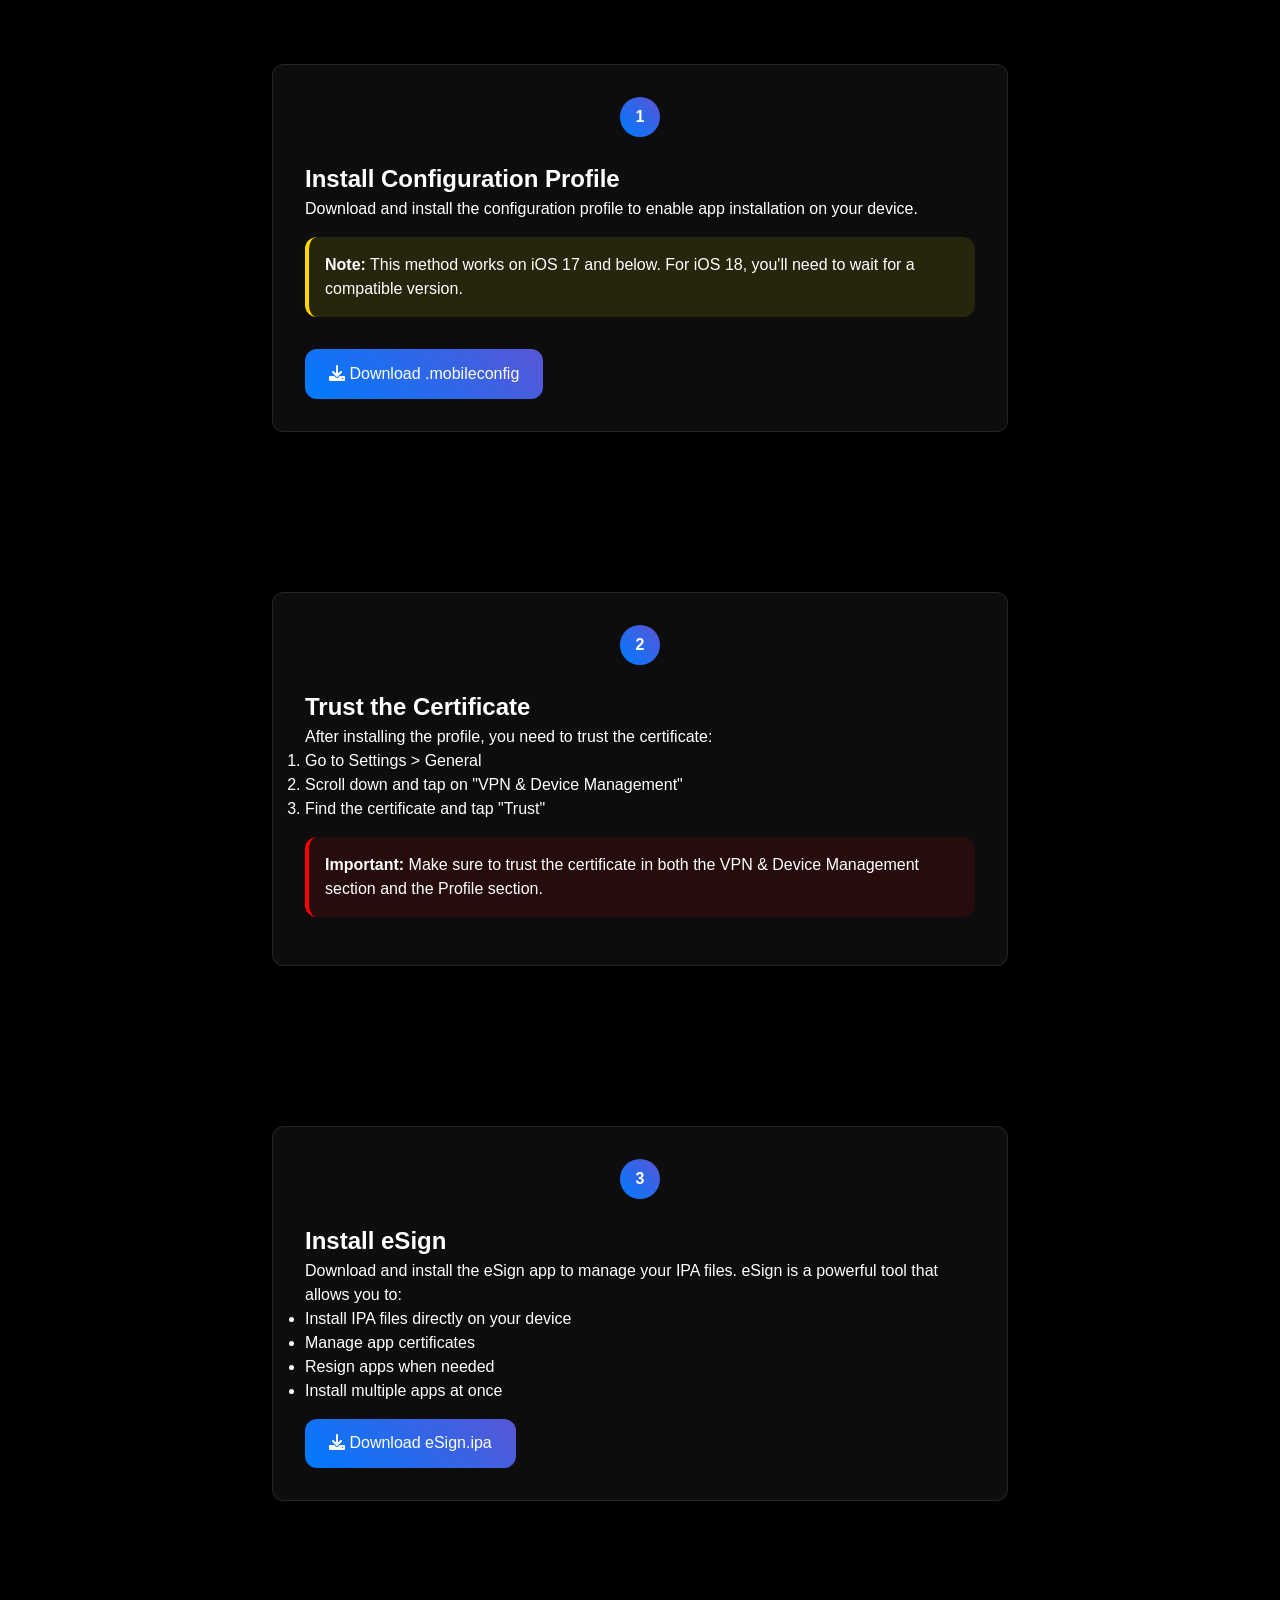
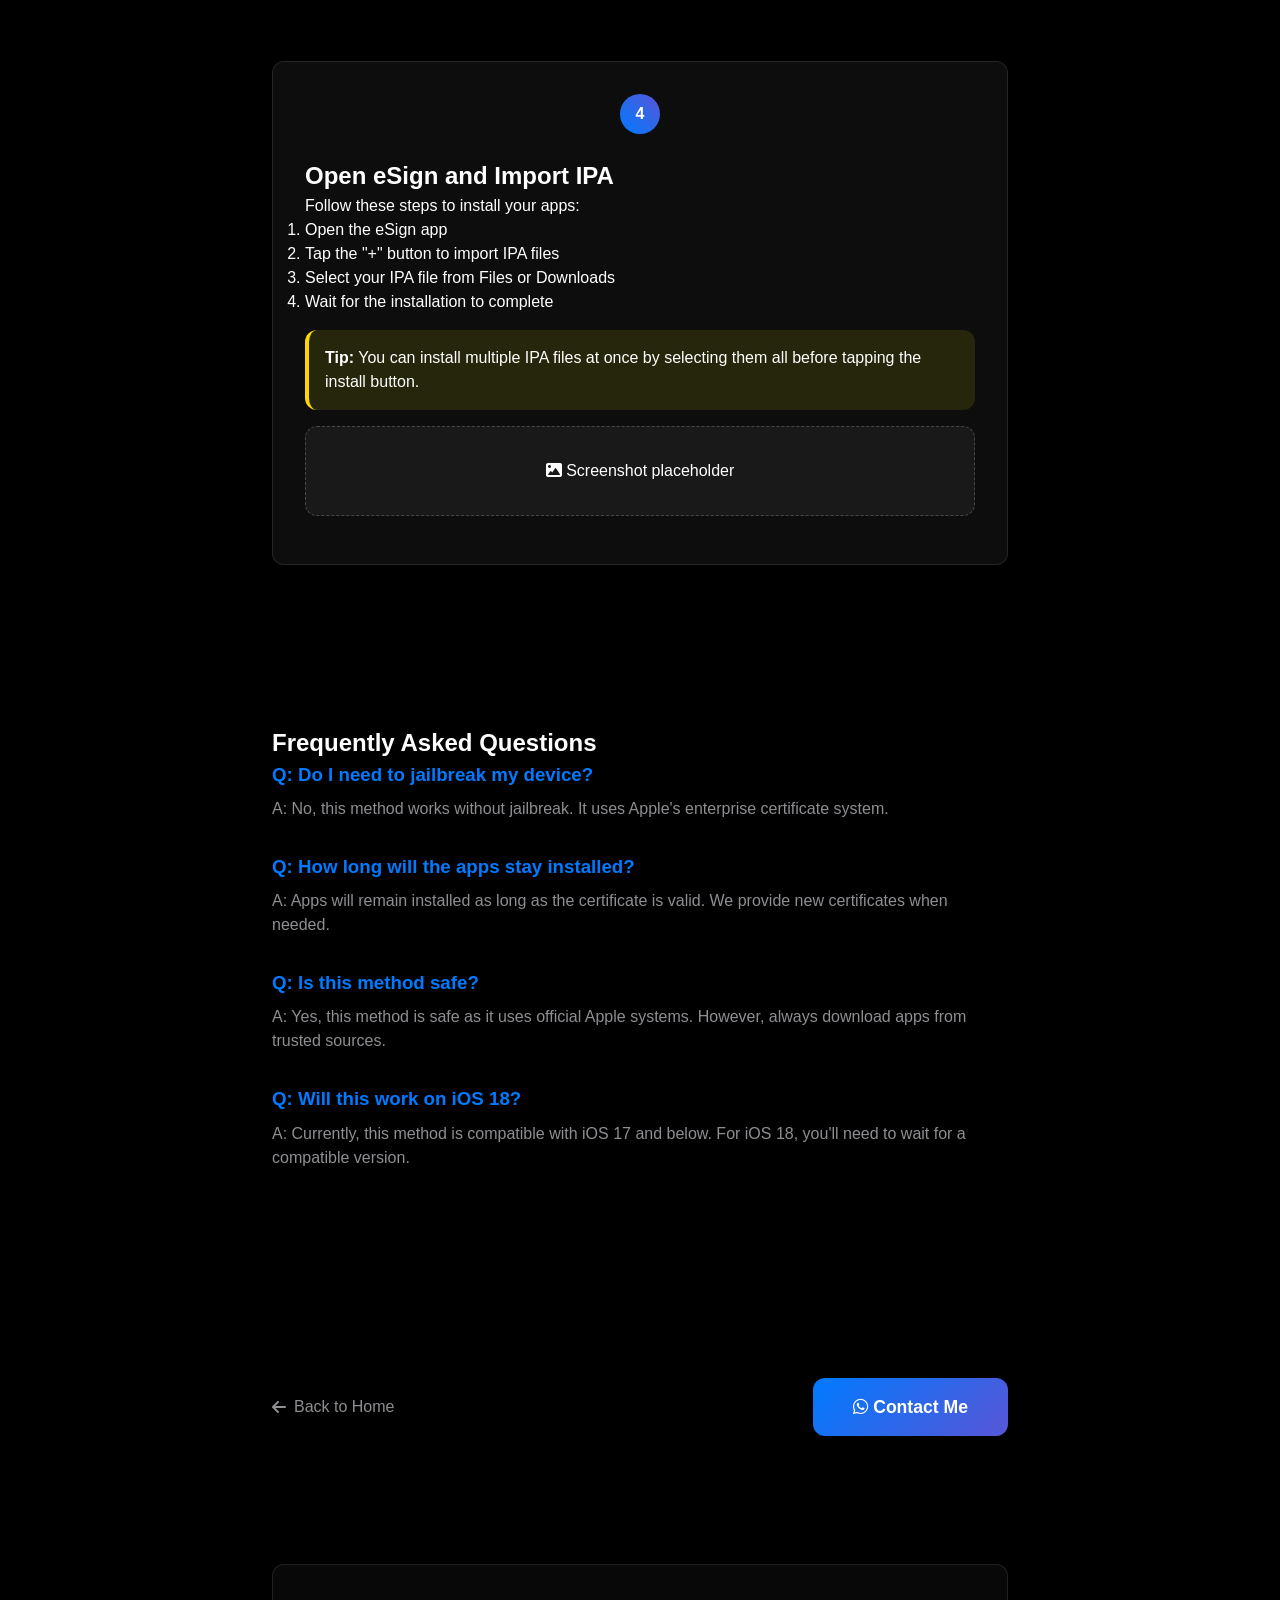
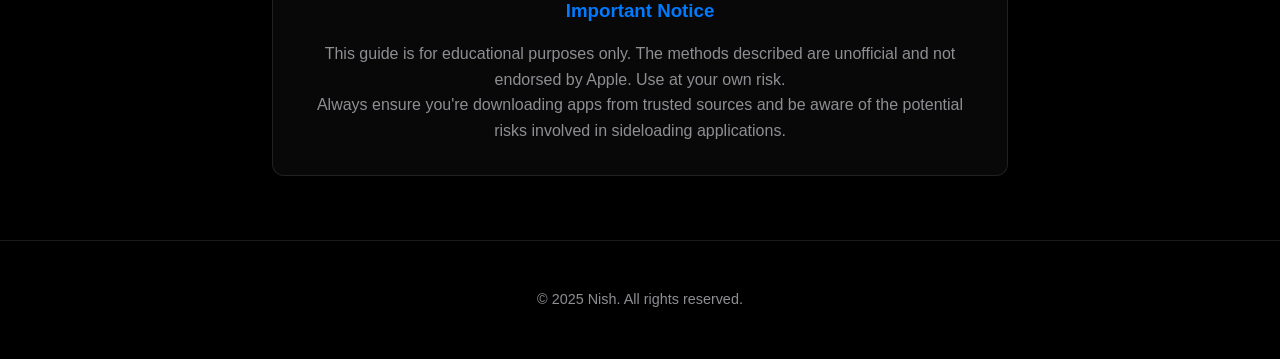
==== commit 0e0bcdd2: "Update guide.html" ====
--- a/guide.html
+++ b/guide.html
@@ -90,6 +90,22 @@
         .back-button:hover {
             color: var(--primary-color);
         }
+
+        .note-box {
+            background: rgba(255, 255, 0, 0.1);
+            border-left: 4px solid #ffd700;
+            padding: 1rem;
+            margin: 1rem 0;
+            border-radius: var(--border-radius);
+        }
+
+        .warning-box {
+            background: rgba(255, 0, 0, 0.1);
+            border-left: 4px solid #ff0000;
+            padding: 1rem;
+            margin: 1rem 0;
+            border-radius: var(--border-radius);
+        }
     </style>
 </head>
 <body>
@@ -101,6 +117,9 @@
                 <div class="step-number">1</div>
                 <h2>Install Configuration Profile</h2>
                 <p>Download and install the configuration profile to enable app installation on your device.</p>
+                <div class="note-box">
+                    <p><strong>Note:</strong> This method works on iOS 17 and below. For iOS 18, you'll need to wait for a compatible version.</p>
+                </div>
                 <a href="#" class="download-button">
                     <i class="fas fa-download"></i> Download .mobileconfig
                 </a>
@@ -118,6 +137,9 @@
                     <li>Scroll down and tap on "VPN & Device Management"</li>
                     <li>Find the certificate and tap "Trust"</li>
                 </ol>
+                <div class="warning-box">
+                    <p><strong>Important:</strong> Make sure to trust the certificate in both the VPN & Device Management section and the Profile section.</p>
+                </div>
             </div>
         </section>
 
@@ -126,7 +148,13 @@
             <div class="step-card">
                 <div class="step-number">3</div>
                 <h2>Install eSign</h2>
-                <p>Download and install the eSign app to manage your IPA files.</p>
+                <p>Download and install the eSign app to manage your IPA files. eSign is a powerful tool that allows you to:</p>
+                <ul>
+                    <li>Install IPA files directly on your device</li>
+                    <li>Manage app certificates</li>
+                    <li>Resign apps when needed</li>
+                    <li>Install multiple apps at once</li>
+                </ul>
                 <a href="#" class="download-button">
                     <i class="fas fa-download"></i> Download eSign.ipa
                 </a>
@@ -145,6 +173,9 @@
                     <li>Select your IPA file from Files or Downloads</li>
                     <li>Wait for the installation to complete</li>
                 </ol>
+                <div class="note-box">
+                    <p><strong>Tip:</strong> You can install multiple IPA files at once by selecting them all before tapping the install button.</p>
+                </div>
                 <div class="screenshot-placeholder">
                     <i class="fas fa-image"></i> Screenshot placeholder
                 </div>
@@ -165,6 +196,10 @@
             <div class="faq-item">
                 <h3 class="faq-question">Q: Is this method safe?</h3>
                 <p class="faq-answer">A: Yes, this method is safe as it uses official Apple systems. However, always download apps from trusted sources.</p>
+            </div>
+            <div class="faq-item">
+                <h3 class="faq-question">Q: Will this work on iOS 18?</h3>
+                <p class="faq-answer">A: Currently, this method is compatible with iOS 17 and below. For iOS 18, you'll need to wait for a compatible version.</p>
             </div>
         </section>
 
@@ -185,6 +220,7 @@
             <div class="disclaimer-box">
                 <h3>Important Notice</h3>
                 <p>This guide is for educational purposes only. The methods described are unofficial and not endorsed by Apple. Use at your own risk.</p>
+                <p>Always ensure you're downloading apps from trusted sources and be aware of the potential risks involved in sideloading applications.</p>
             </div>
         </section>
     </main>
